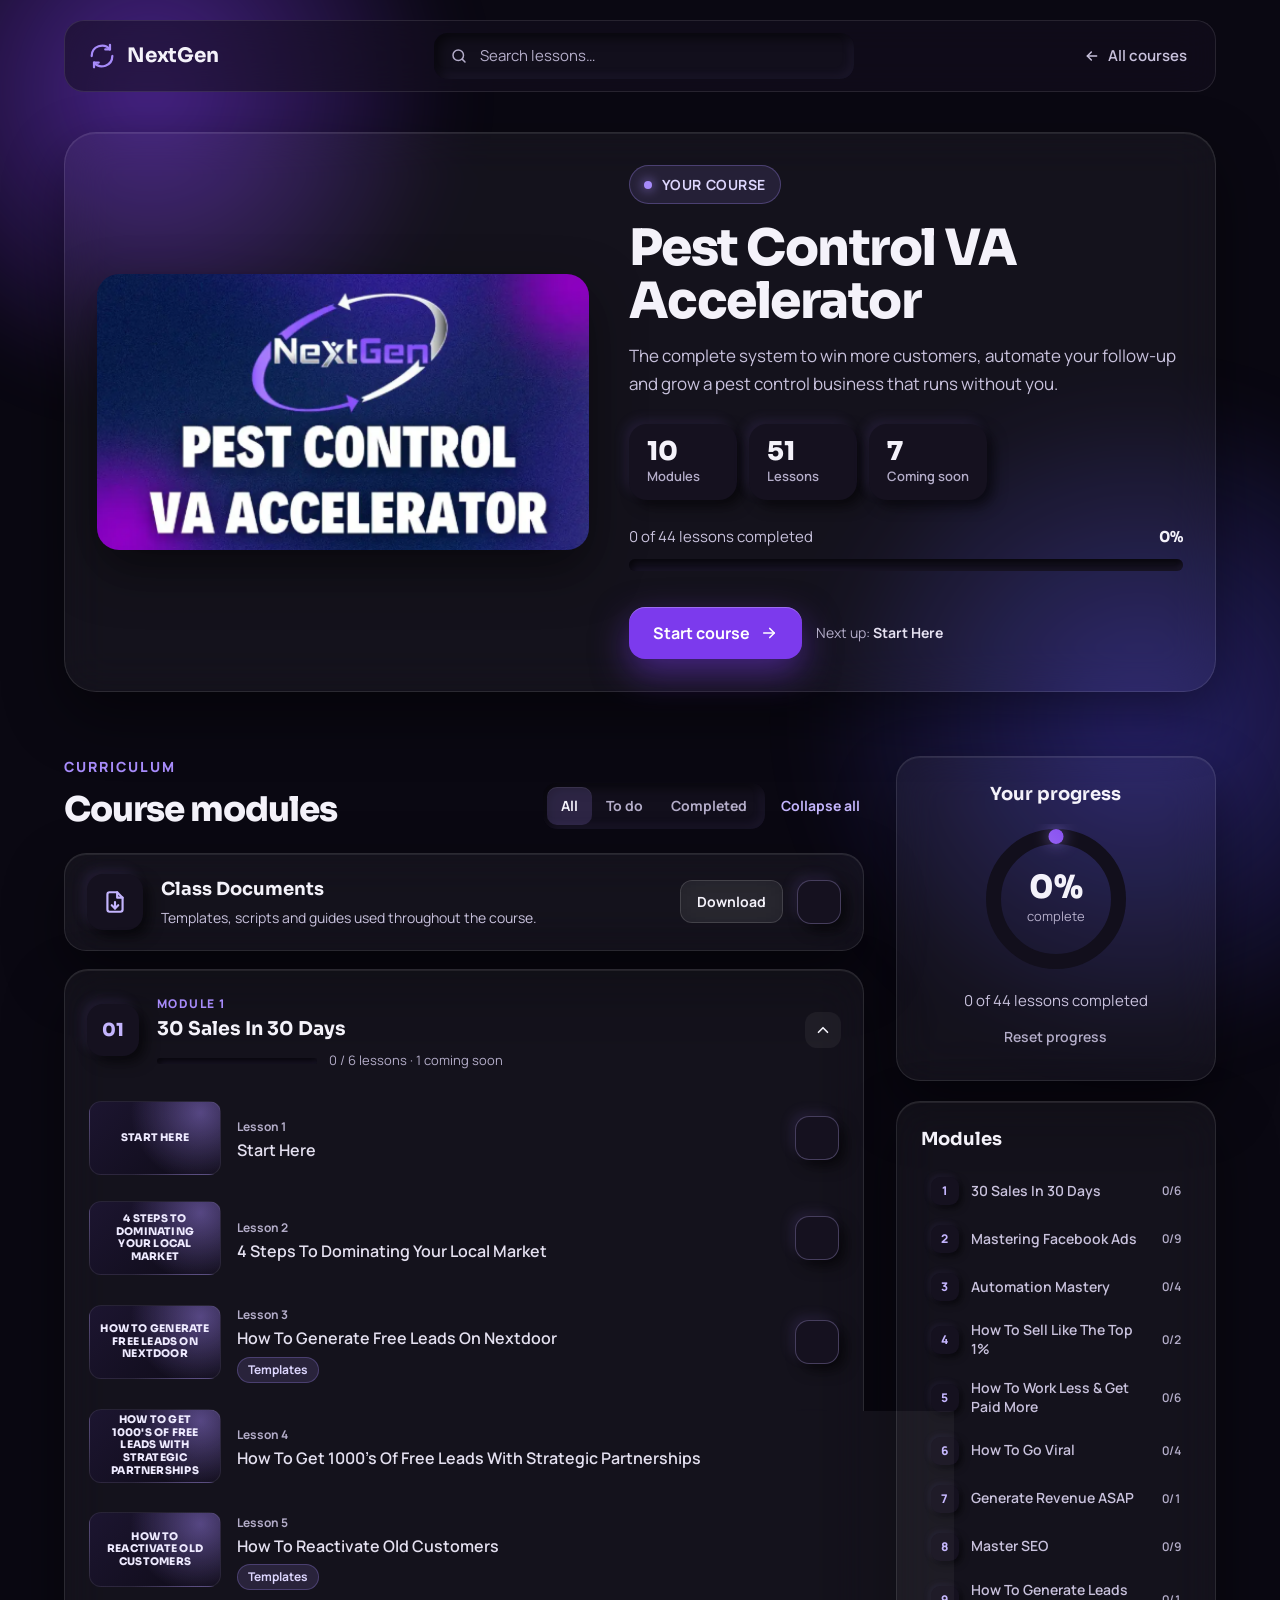
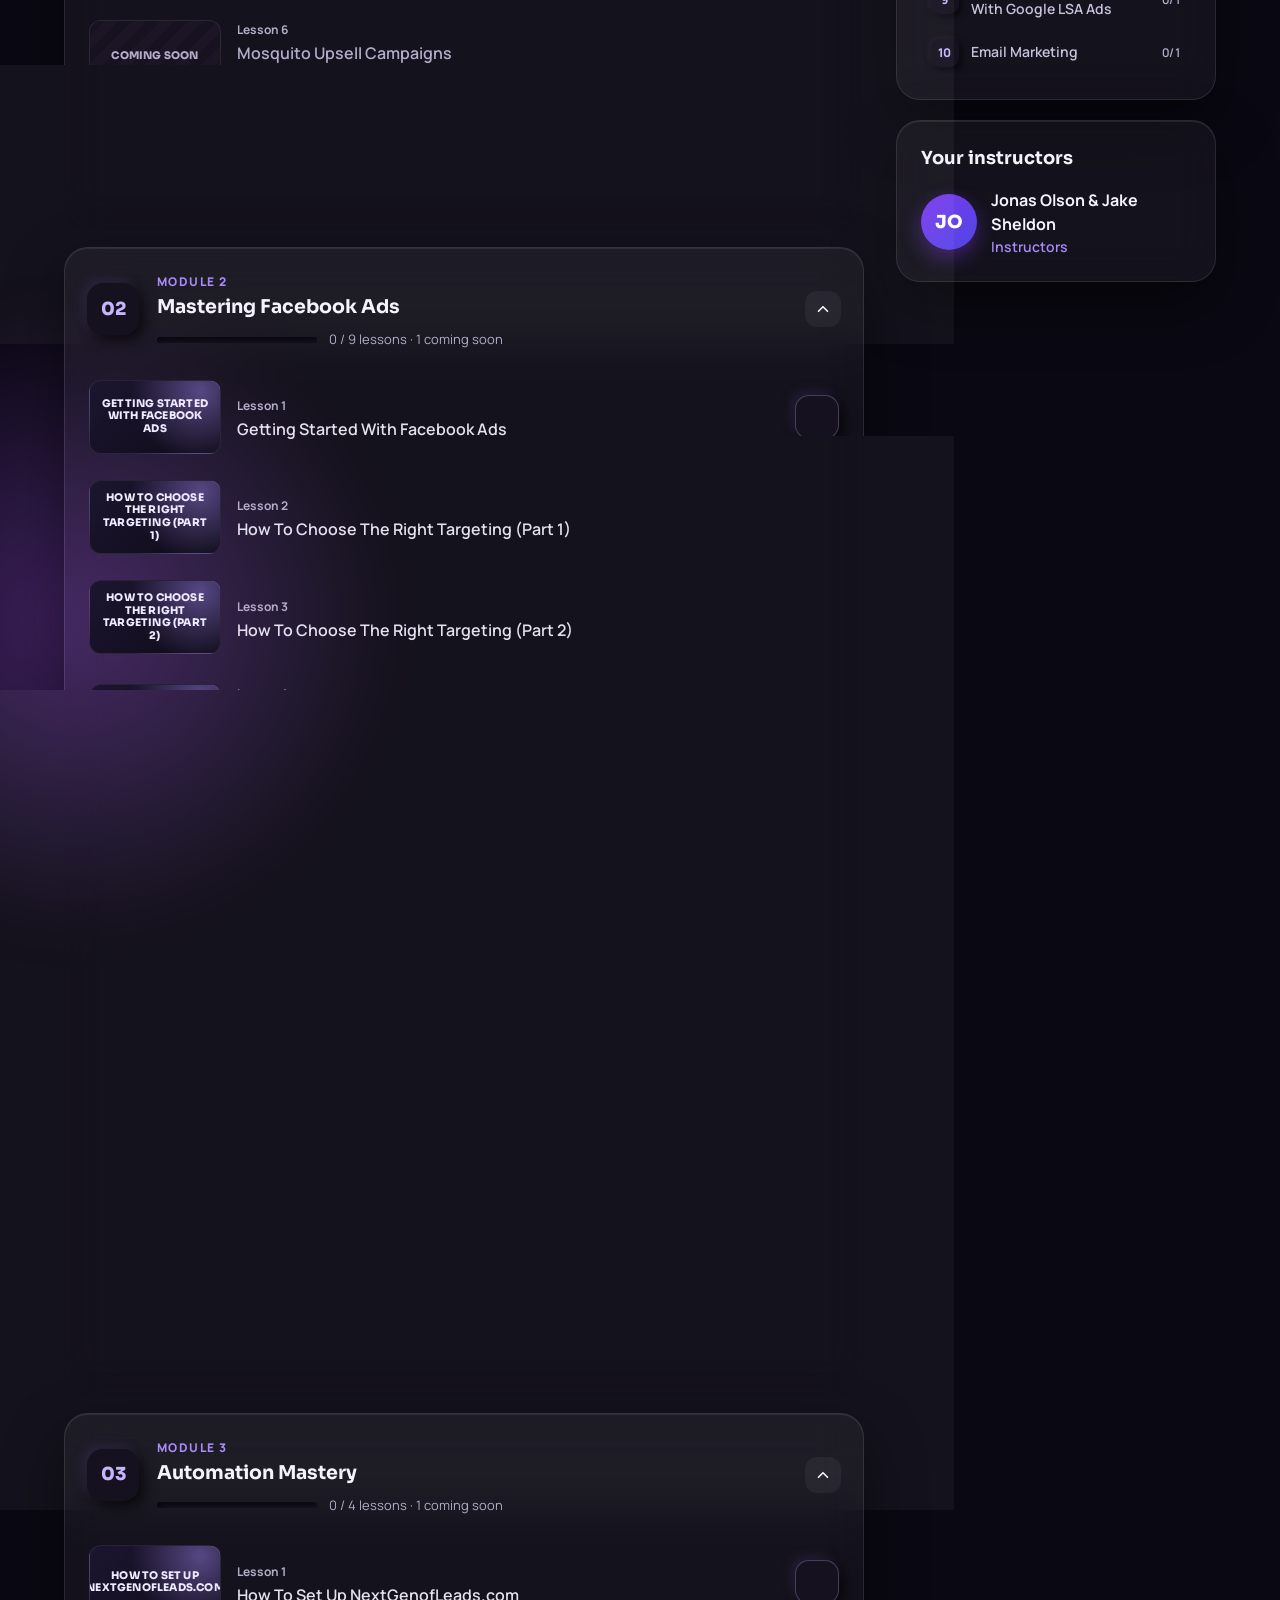
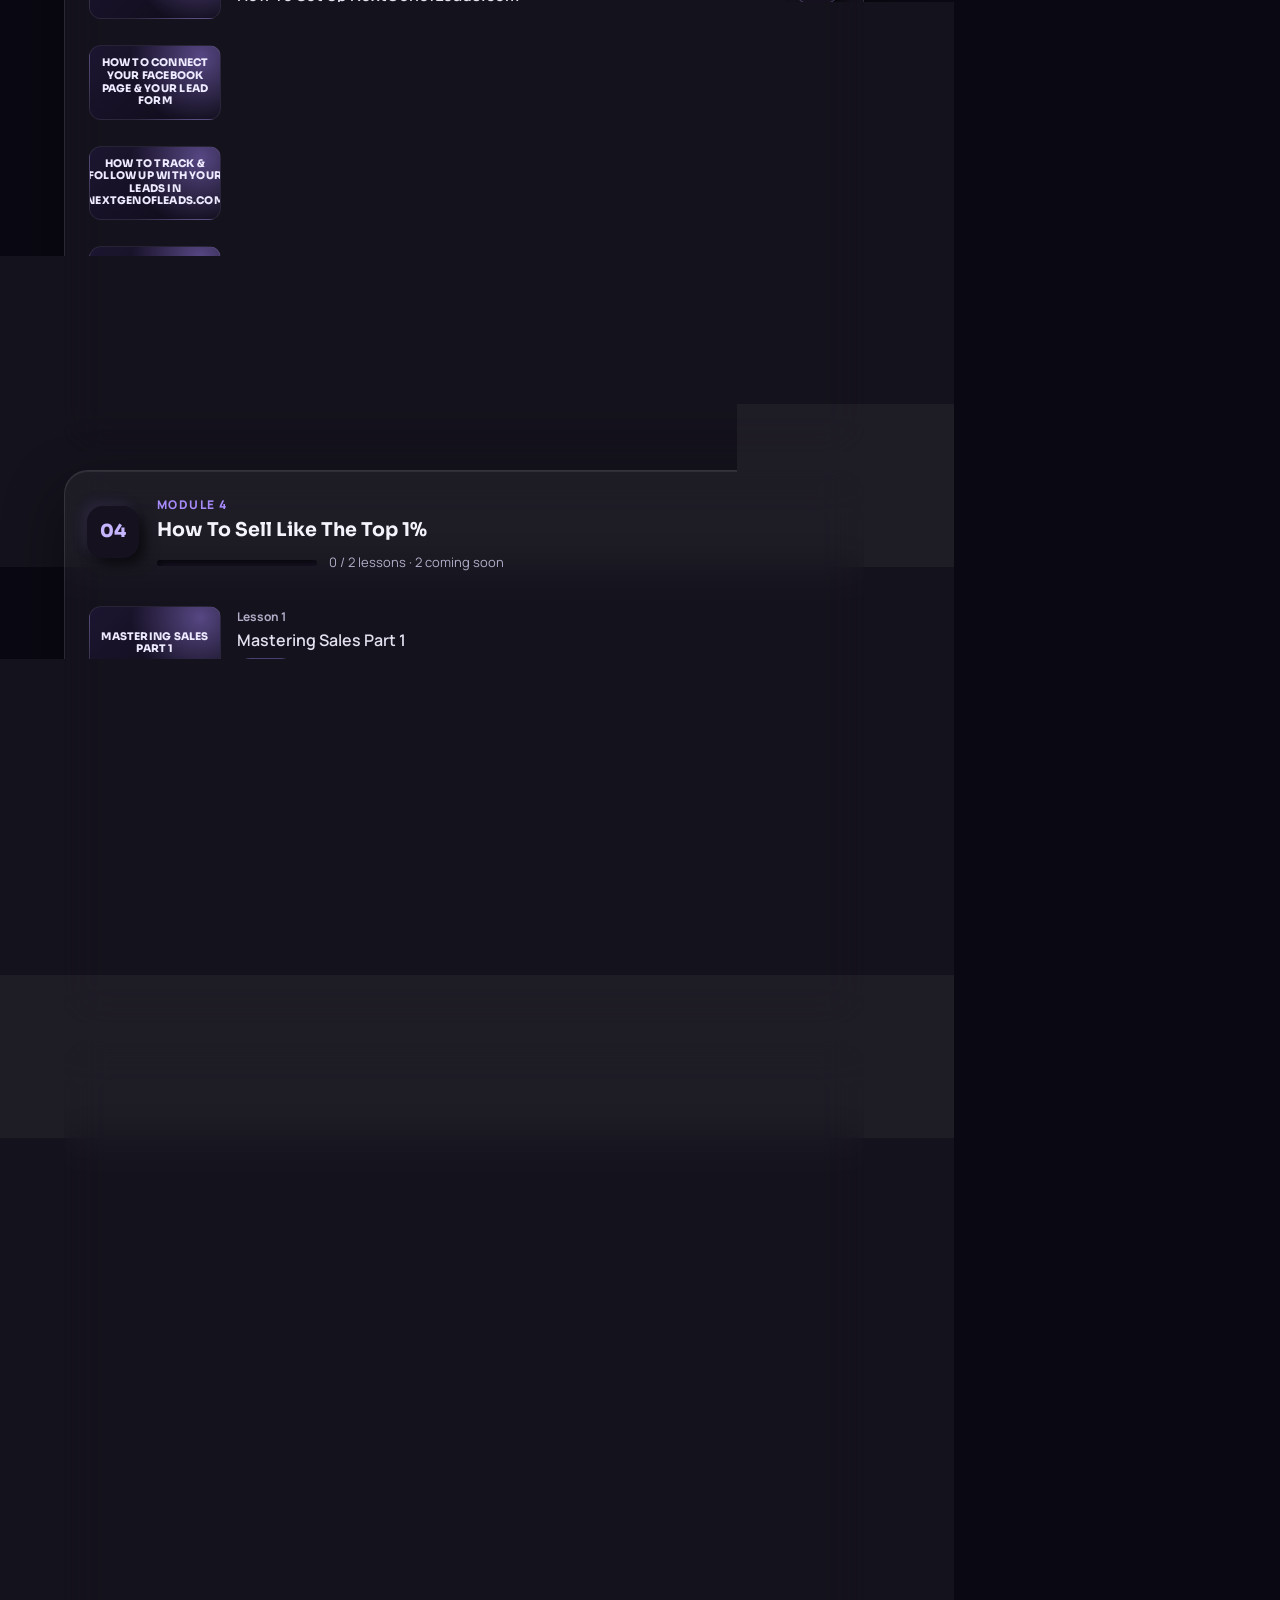
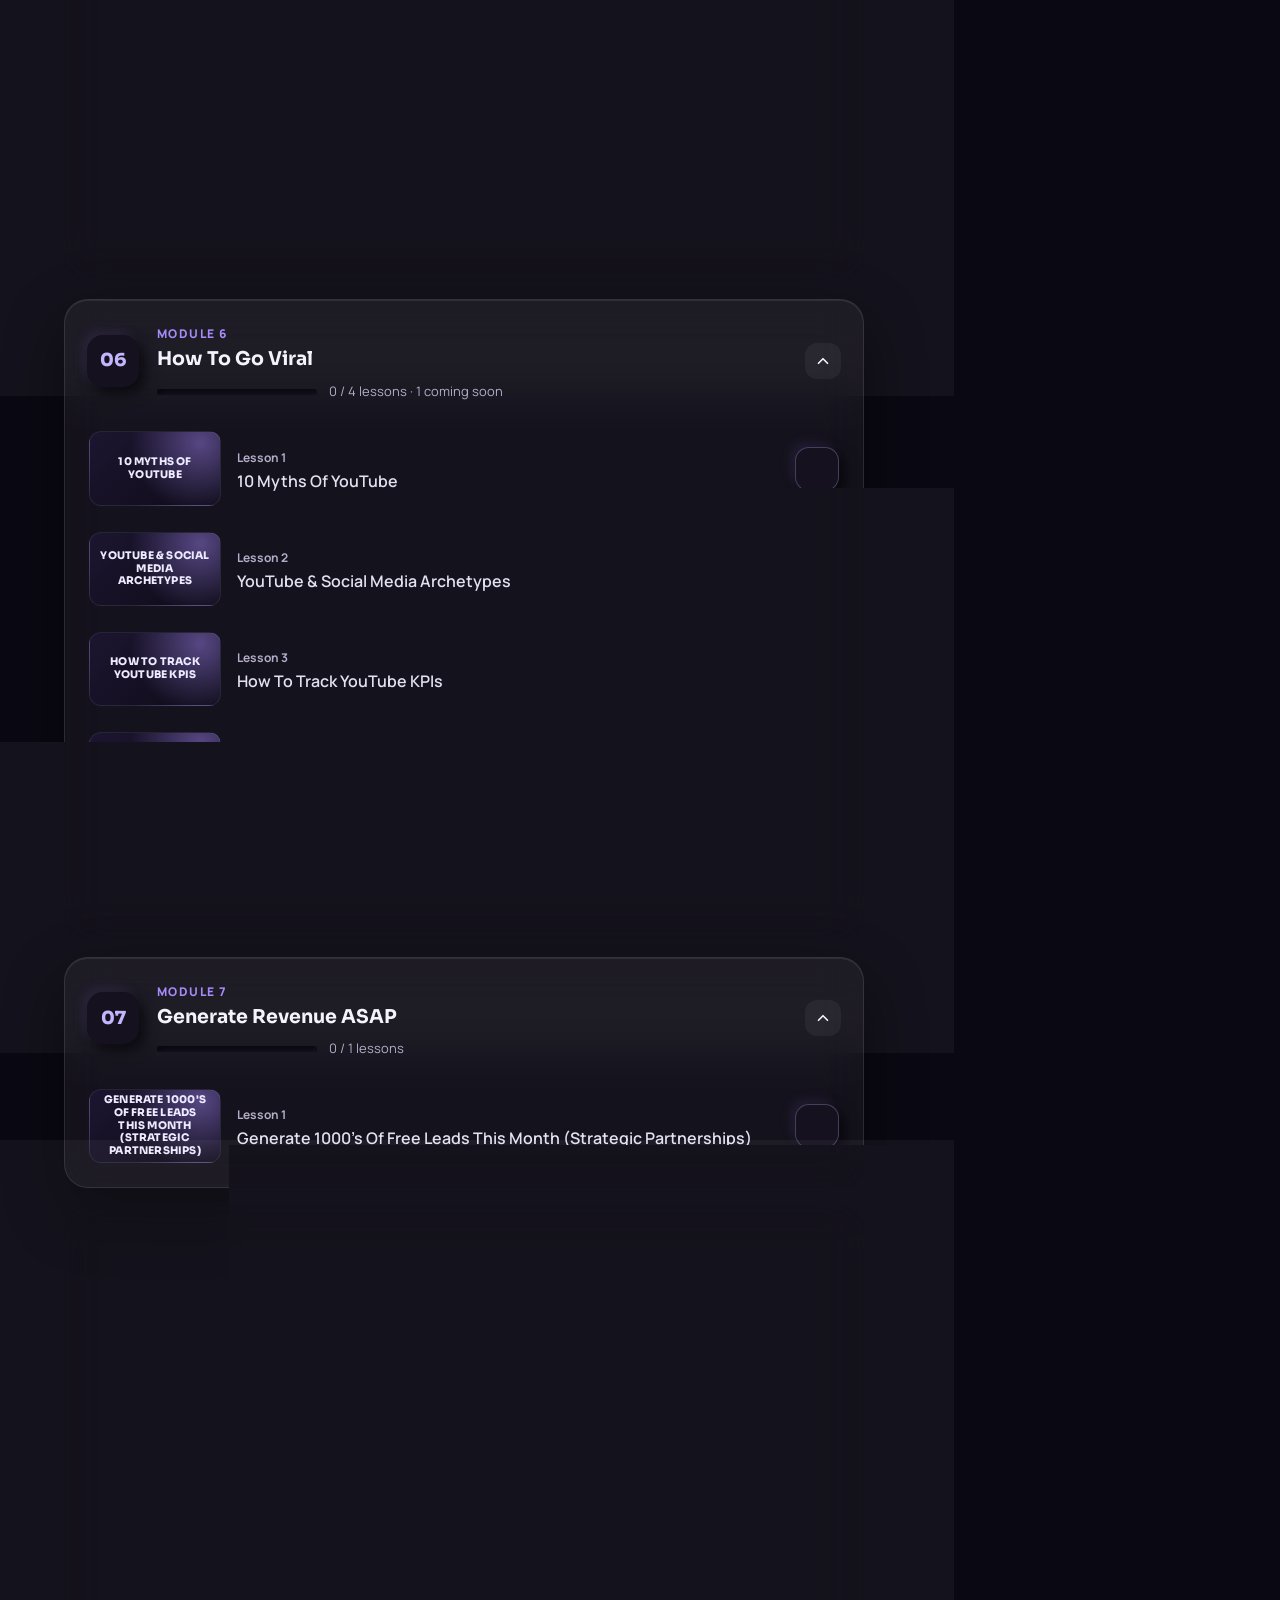
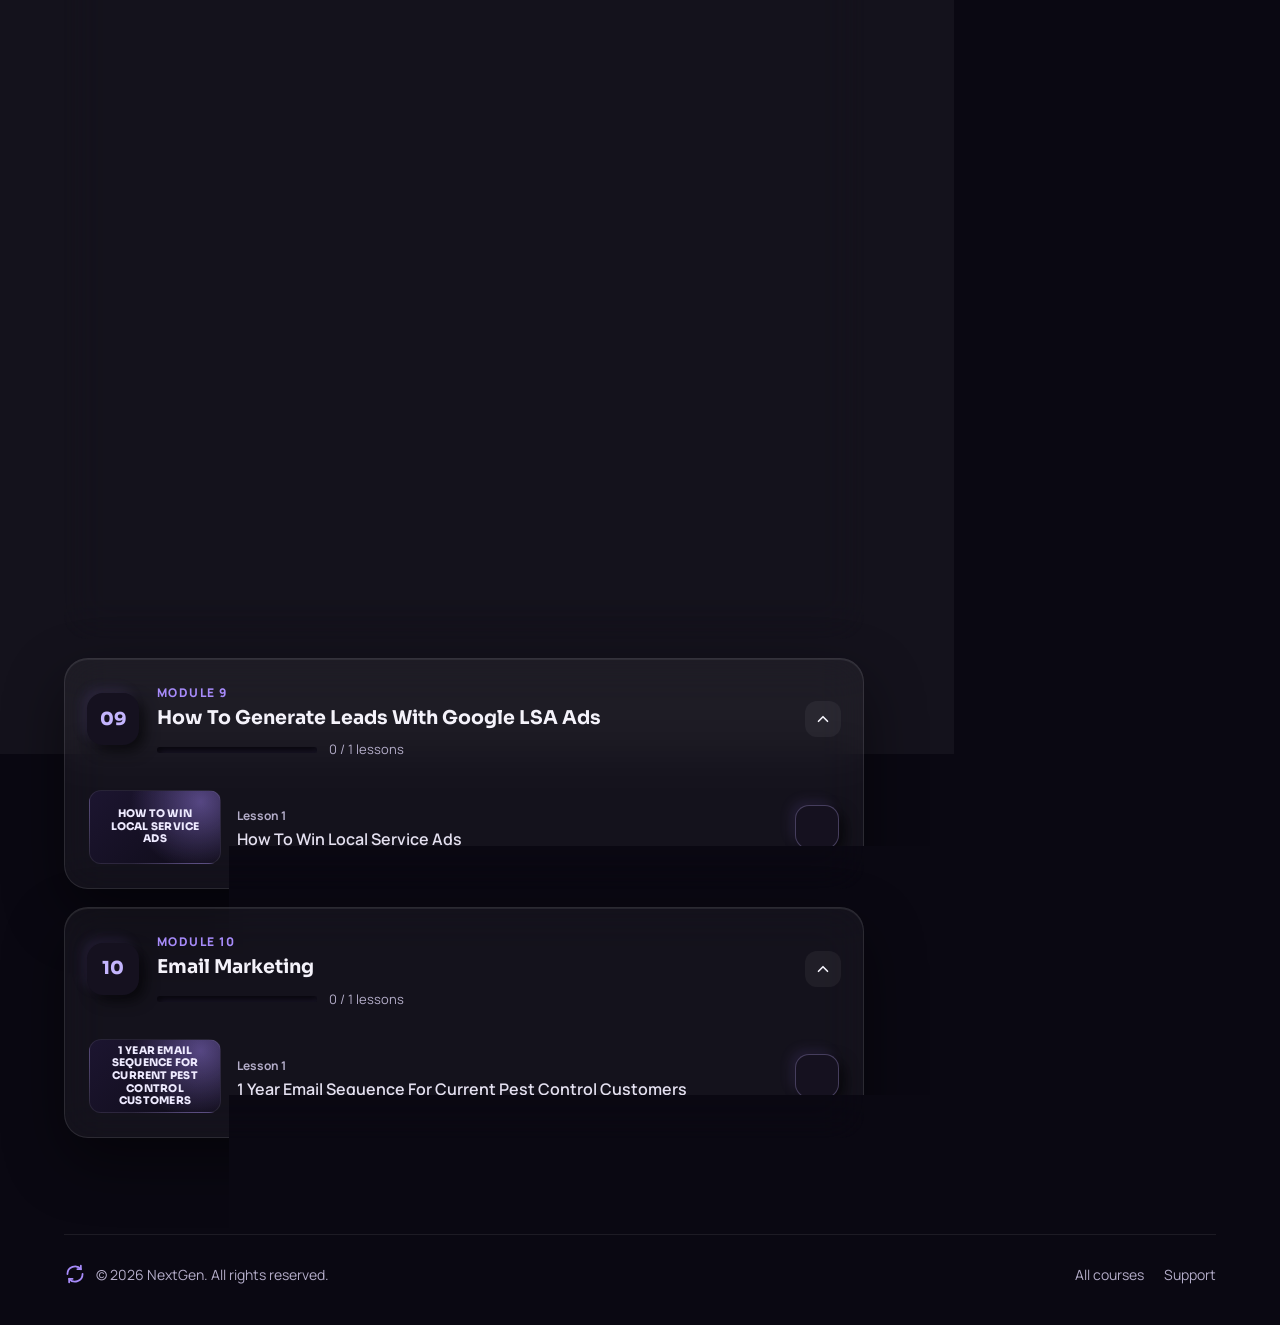
==== course-pest-control.html @ fc76dd16 "Add files via upload" ====
<!doctype html>
<html lang="en">
<head>
  <meta charset="utf-8">
  <meta name="viewport" content="width=device-width, initial-scale=1">
  <title>Pest Control VA Accelerator | NextGen</title>
  <meta name="description" content="Course dashboard for the Pest Control VA Accelerator: all modules, lessons and your progress.">

  <link rel="preconnect" href="https://fonts.googleapis.com">
  <link rel="preconnect" href="https://fonts.gstatic.com" crossorigin>
  <link rel="stylesheet" href="https://fonts.googleapis.com/css2?family=Sora:wght@500;600;700;800&family=Manrope:wght@400;500;600;700;800&display=swap">

  <link rel="stylesheet" href="styles.css">
  <link rel="stylesheet" href="course.css">
</head>
<body>

<div class="page">
  <div class="glow glow--1" aria-hidden="true"></div>
  <div class="glow glow--2" aria-hidden="true"></div>
  <div class="glow glow--3" aria-hidden="true"></div>

  <!-- ================= HEADER ================= -->
  <header class="site-header">
    <div class="container">
      <nav class="nav" aria-label="Main">
        <a href="index.html" class="brand" aria-label="NextGen home">
          <svg aria-hidden="true" width="30" height="30" viewBox="0 0 32 32" fill="none" stroke="#A78BFA" stroke-width="2.4" stroke-linecap="round" stroke-linejoin="round"><path d="M27 16a11 11 0 0 1-19.5 7"/><path d="M5 16a11 11 0 0 1 19.5-7"/><path d="M24.5 4v5h-5"/><path d="M7.5 28v-5h5"/></svg>
          <span class="brand__name">NextGen</span>
        </a>

        <label class="search" for="lessonSearch">
          <svg aria-hidden="true" viewBox="0 0 24 24" fill="none" stroke="currentColor" stroke-width="2" stroke-linecap="round" stroke-linejoin="round"><circle cx="11" cy="11" r="7"/><path d="M20 20l-3.5-3.5"/></svg>
          <span class="sr-only">Search lessons</span>
          <input id="lessonSearch" type="search" placeholder="Search lessons…" autocomplete="off">
        </label>

        <a href="index.html#courses" class="nav__link nav__back">
          <svg aria-hidden="true" width="16" height="16" viewBox="0 0 24 24" fill="none" stroke="currentColor" stroke-width="2.2" stroke-linecap="round" stroke-linejoin="round"><path d="M19 12H5"/><path d="M11 18l-6-6 6-6"/></svg>
          All courses
        </a>
      </nav>
    </div>
  </header>

  <main class="container">

    <!-- ================= HERO ================= -->
    <section class="course-hero glass">
      <div class="course-hero__media">
        <img id="courseCover" src="" alt="">
      </div>
      <div class="course-hero__body">
        <div class="badge"><span class="badge__dot" aria-hidden="true"></span>Your course</div>
        <h1 id="courseTitle" class="course-hero__title"></h1>
        <p id="courseSubtitle" class="course-hero__text"></p>

        <ul class="stats" aria-label="Course overview">
          <li class="stat"><span class="stat__num" id="statModules">0</span><span class="stat__label">Modules</span></li>
          <li class="stat"><span class="stat__num" id="statLessons">0</span><span class="stat__label">Lessons</span></li>
          <li class="stat"><span class="stat__num" id="statSoon">0</span><span class="stat__label">Coming soon</span></li>
        </ul>

        <div class="hero-progress">
          <div class="hero-progress__top">
            <span id="heroProgressText">0 of 0 lessons completed</span>
            <strong id="heroProgressPct">0%</strong>
          </div>
          <div class="bar" role="progressbar" aria-label="Course progress" aria-valuemin="0" aria-valuemax="100" aria-valuenow="0" id="heroBar">
            <div class="bar__fill" id="heroBarFill"></div>
          </div>
        </div>

        <div class="hero__actions">
          <a href="#" id="resumeBtn" class="btn btn--primary">
            <span id="resumeLabel">Start course</span>
            <svg aria-hidden="true" viewBox="0 0 24 24" fill="none" stroke="currentColor" stroke-width="2.2" stroke-linecap="round" stroke-linejoin="round"><path d="M5 12h14"/><path d="M13 6l6 6-6 6"/></svg>
          </a>
          <span id="nextUp" class="next-up"></span>
        </div>
      </div>
    </section>

    <!-- ================= CONTENT ================= -->
    <div class="course-layout">

      <!-- Curriculum -->
      <section class="curriculum" aria-labelledby="curriculumTitle">
        <div class="curriculum__head">
          <div>
            <div class="eyebrow">Curriculum</div>
            <h2 id="curriculumTitle" class="section-title section-title--sm">Course modules</h2>
          </div>
          <div class="curriculum__tools">
            <div class="filters" role="group" aria-label="Filter lessons">
              <button type="button" class="filter is-active" data-filter="all">All</button>
              <button type="button" class="filter" data-filter="todo">To do</button>
              <button type="button" class="filter" data-filter="done">Completed</button>
            </div>
            <button type="button" class="link-btn" id="toggleAll">Collapse all</button>
          </div>
        </div>

        <!-- Class documents -->
        <article class="docs-card glass" id="docsCard">
          <div class="docs-card__icon" aria-hidden="true">
            <svg viewBox="0 0 24 24" fill="none" stroke="#C4B5FD" stroke-width="2" stroke-linecap="round" stroke-linejoin="round"><path d="M14 3H7a2 2 0 0 0-2 2v14a2 2 0 0 0 2 2h10a2 2 0 0 0 2-2V8z"/><path d="M14 3v5h5"/><path d="M12 12v6"/><path d="M9 15l3 3 3-3"/></svg>
          </div>
          <div class="docs-card__body">
            <h3 id="docsTitle">Class Documents</h3>
            <p id="docsDesc"></p>
          </div>
          <div class="docs-card__actions">
            <a id="docsLink" href="#" class="btn btn--ghost btn--sm">Download</a>
            <label class="check" title="Mark as done">
              <input type="checkbox" id="docsCheck" data-lesson="docs">
              <span class="check__box" aria-hidden="true"><svg viewBox="0 0 24 24" fill="none" stroke="currentColor" stroke-width="3" stroke-linecap="round" stroke-linejoin="round"><path d="M5 12.5l4.5 4.5L19 7.5"/></svg></span>
              <span class="sr-only">Mark class documents as done</span>
            </label>
          </div>
        </article>

        <div id="modules" class="modules"></div>
        <p id="noResults" class="no-results" hidden>No lessons match your search.</p>
      </section>

      <!-- Sidebar -->
      <aside class="course-sidebar">
        <div class="side-card glass progress-card">
          <h2 class="side-card__title">Your progress</h2>
          <div class="ring-wrap">
            <svg class="ring" viewBox="0 0 120 120" aria-hidden="true">
              <defs>
                <linearGradient id="ringGrad" x1="0" y1="0" x2="1" y2="1">
                  <stop offset="0%" stop-color="#C4B5FD"/>
                  <stop offset="100%" stop-color="#7C3AED"/>
                </linearGradient>
              </defs>
              <circle class="ring__track" cx="60" cy="60" r="50"/>
              <circle class="ring__fill" id="ringFill" cx="60" cy="60" r="50"/>
            </svg>
            <div class="ring__label">
              <strong id="ringPct">0%</strong>
              <span>complete</span>
            </div>
          </div>
          <p class="progress-card__text" id="sideProgressText">0 of 0 lessons completed</p>
          <button type="button" class="link-btn link-btn--muted" id="resetProgress">Reset progress</button>
        </div>

        <div class="side-card glass">
          <h2 class="side-card__title">Modules</h2>
          <ol class="module-nav" id="moduleNav"></ol>
        </div>

        <div class="side-card glass instructor">
          <h2 class="side-card__title">Your instructors</h2>
          <div class="instructor__row">
            <div class="avatar" id="instructorAvatar" aria-hidden="true"></div>
            <div>
              <div class="instructor__name" id="instructorName"></div>
              <div class="instructor__role" id="instructorRole"></div>
            </div>
          </div>
        </div>
      </aside>
    </div>
  </main>

  <div class="container">
    <footer class="footer">
      <div class="footer__brand">
        <svg aria-hidden="true" width="22" height="22" viewBox="0 0 32 32" fill="none" stroke="#A78BFA" stroke-width="2.6" stroke-linecap="round" stroke-linejoin="round"><path d="M27 16a11 11 0 0 1-19.5 7"/><path d="M5 16a11 11 0 0 1 19.5-7"/><path d="M24.5 4v5h-5"/><path d="M7.5 28v-5h5"/></svg>
        <span>© <span id="year">2026</span> NextGen. All rights reserved.</span>
      </div>
      <div class="footer__links">
        <a href="index.html">All courses</a>
        <a href="#">Support</a>
      </div>
    </footer>
  </div>
</div>

<div class="toast" id="toast" role="status" aria-live="polite"></div>

<script src="course-data.js"></script>
<script src="course.js"></script>
</body>
</html>
---- styles.css ----
/* =========================================================
   NextGen Courses — Landing Page
   Dark glassmorphism + soft neumorphic accents
   ========================================================= */

:root {
  --bg: #0A0812;
  --surface-neu: #13101D;
  --surface-neu-2: #15111F;
  --text: #F4F2FA;
  --text-soft: #E4E0F0;
  --muted: #C9C2DD;
  --muted-2: #B4ADC9;
  --accent: #7C3AED;
  --accent-light: #A78BFA;
  --accent-pale: #DDD6FE;

  --glass-bg: rgba(255, 255, 255, 0.045);
  --glass-border: rgba(255, 255, 255, 0.10);
  --glass-blur: blur(22px);
  --glass-shadow: 0 24px 60px rgba(0, 0, 0, 0.45), inset 0 1px 0 rgba(255, 255, 255, 0.08);

  --neu-raised: 6px 6px 14px rgba(0, 0, 0, 0.6), -5px -5px 12px rgba(140, 110, 220, 0.12);
  --neu-pressed: inset 5px 5px 12px rgba(0, 0, 0, 0.55), inset -4px -4px 10px rgba(140, 110, 220, 0.08);

  --font-display: 'Sora', system-ui, sans-serif;
  --font-body: 'Manrope', system-ui, sans-serif;
  --container: 1200px;
}

*, *::before, *::after { box-sizing: border-box; }

html { scroll-behavior: smooth; }

body {
  margin: 0;
  background: var(--bg);
  color: var(--text);
  font-family: var(--font-body);
  line-height: 1.5;
  -webkit-font-smoothing: antialiased;
  overflow-x: hidden;
}

img { display: block; max-width: 100%; }

a { color: #C4B5FD; }
a:hover { color: #EDE9FE; }

:focus-visible {
  outline: 2px solid var(--accent-light);
  outline-offset: 3px;
  border-radius: 8px;
}

.container {
  position: relative;
  max-width: var(--container);
  margin: 0 auto;
  padding: 0 24px;
}

/* ---------- Ambient glows ---------- */
.page { position: relative; overflow: hidden; min-height: 100vh; }

.glow {
  position: absolute;
  border-radius: 50%;
  filter: blur(30px);
  pointer-events: none;
  z-index: 0;
}
.glow--1 { top: -220px; left: -160px; width: 620px; height: 620px; background: radial-gradient(circle, rgba(124,58,237,.55), rgba(124,58,237,0) 70%); }
.glow--2 { top: 380px; right: -200px; width: 680px; height: 680px; background: radial-gradient(circle, rgba(79,70,229,.45), rgba(79,70,229,0) 70%); }
.glow--3 { top: 1900px; left: -240px; width: 640px; height: 640px; background: radial-gradient(circle, rgba(168,85,247,.35), rgba(168,85,247,0) 70%); }
.glow--4 { bottom: 260px; right: -180px; width: 560px; height: 560px; background: radial-gradient(circle, rgba(124,58,237,.40), rgba(124,58,237,0) 70%); }

/* ---------- Reusable surfaces ---------- */
.glass {
  background: var(--glass-bg);
  border: 1px solid var(--glass-border);
  backdrop-filter: var(--glass-blur);
  -webkit-backdrop-filter: var(--glass-blur);
  box-shadow: var(--glass-shadow);
}

.neu {
  background: var(--surface-neu);
  box-shadow: 8px 8px 20px rgba(0,0,0,.55), -6px -6px 16px rgba(140,110,220,.09);
}

/* ---------- Buttons ---------- */
.btn {
  display: inline-flex;
  align-items: center;
  justify-content: center;
  gap: 10px;
  min-height: 48px;
  padding: 14px 24px;
  border-radius: 16px;
  font-weight: 700;
  font-size: 16px;
  text-decoration: none;
  transition: transform .2s ease, box-shadow .2s ease, background .2s ease;
}
.btn:hover { transform: translateY(-2px); }

.btn--primary {
  background: var(--accent);
  color: #fff;
  box-shadow: 0 14px 36px rgba(124,58,237,.5), inset 0 1px 0 rgba(255,255,255,.25);
}
.btn--primary:hover { color: #fff; box-shadow: 0 18px 44px rgba(124,58,237,.65), inset 0 1px 0 rgba(255,255,255,.25); }

.btn--ghost {
  background: rgba(255,255,255,.06);
  border: 1px solid rgba(255,255,255,.14);
  color: var(--text);
  backdrop-filter: blur(16px);
  -webkit-backdrop-filter: blur(16px);
}
.btn--ghost:hover { color: var(--text); background: rgba(255,255,255,.10); }

.btn--white { background: #fff; color: #1E1033; font-weight: 800; box-shadow: 0 14px 34px rgba(0,0,0,.35); }
.btn--white:hover { color: #1E1033; }

.btn--outline-light { background: rgba(255,255,255,.08); border: 1px solid rgba(255,255,255,.25); color: #fff; font-weight: 800; }
.btn--outline-light:hover { color: #fff; background: rgba(255,255,255,.14); }

.btn svg { width: 18px; height: 18px; }

/* ---------- Header / Nav ---------- */
.site-header {
  position: sticky;
  top: 0;
  z-index: 50;
  padding-top: 20px;
}

.nav {
  display: flex;
  align-items: center;
  justify-content: space-between;
  gap: 16px;
  padding: 12px 14px 12px 22px;
  border-radius: 20px;
  background: rgba(20, 16, 32, 0.55);
  border: 1px solid var(--glass-border);
  backdrop-filter: blur(20px);
  -webkit-backdrop-filter: blur(20px);
}

.brand {
  display: flex;
  align-items: center;
  gap: 10px;
  color: var(--text);
  text-decoration: none;
}
.brand:hover { color: var(--text); }
.brand__name { font-family: var(--font-display); font-weight: 700; font-size: 20px; letter-spacing: -0.01em; }

.nav__links { display: flex; align-items: center; gap: 4px; }
.nav__link {
  padding: 10px 14px;
  color: var(--muted);
  text-decoration: none;
  font-weight: 600;
  font-size: 15px;
  border-radius: 12px;
}
.nav__link:hover { color: var(--text); background: rgba(255,255,255,.05); }
.nav__cta { margin-left: 8px; min-height: 44px; padding: 10px 20px; font-size: 15px; }

/* ---------- Section headings ---------- */
section { position: relative; z-index: 1; }

.eyebrow {
  font-size: 14px;
  font-weight: 800;
  letter-spacing: .14em;
  text-transform: uppercase;
  color: var(--accent-light);
}

.section-title {
  margin: 14px 0 0;
  font-family: var(--font-display);
  font-weight: 800;
  font-size: clamp(30px, 4vw, 44px);
  line-height: 1.12;
  letter-spacing: -0.03em;
}

.section-intro {
  margin: 16px 0 0;
  font-size: 18px;
  line-height: 1.65;
  color: var(--muted);
}

.section-head--center { text-align: center; max-width: 680px; margin: 0 auto; }

/* ---------- Hero ---------- */
.hero {
  display: flex;
  flex-wrap: wrap;
  align-items: center;
  gap: 56px;
  padding: 88px 0 104px;
}

.hero__copy { flex: 1 1 480px; min-width: 0; }

.badge {
  display: inline-flex;
  align-items: center;
  gap: 10px;
  padding: 8px 14px;
  border-radius: 999px;
  background: rgba(167,139,250,.12);
  border: 1px solid rgba(167,139,250,.30);
  font-size: 14px;
  font-weight: 700;
  color: var(--accent-pale);
  letter-spacing: .04em;
  text-transform: uppercase;
}
.badge__dot { width: 8px; height: 8px; border-radius: 50%; background: var(--accent-light); box-shadow: 0 0 12px var(--accent-light); }

.hero__title {
  margin: 24px 0 0;
  font-family: var(--font-display);
  font-weight: 800;
  font-size: clamp(40px, 6vw, 68px);
  line-height: 1.04;
  letter-spacing: -0.035em;
}
.hero__title span { color: var(--accent-light); }

.hero__text { margin: 24px 0 0; max-width: 560px; font-size: 19px; line-height: 1.65; color: var(--muted); }

.hero__actions { display: flex; flex-wrap: wrap; gap: 14px; margin-top: 36px; }

.hero__visual { flex: 1 1 440px; min-width: 0; display: flex; justify-content: center; }

.showcase {
  position: relative;
  width: 100%;
  max-width: 500px;
  padding: 22px;
  border-radius: 30px;
  background: rgba(255,255,255,.05);
  border: 1px solid rgba(255,255,255,.12);
  backdrop-filter: blur(24px);
  -webkit-backdrop-filter: blur(24px);
  box-shadow: 0 30px 80px rgba(0,0,0,.5), inset 0 1px 0 rgba(255,255,255,.10);
}
.showcase__main {
  width: 100%;
  aspect-ratio: 16 / 9;
  object-fit: cover;
  border-radius: 18px;
  box-shadow: 0 16px 40px rgba(0,0,0,.5);
}
.showcase__second-wrap { display: flex; justify-content: flex-end; margin-top: -48px; }
.showcase__second {
  width: 72%;
  aspect-ratio: 16 / 9;
  object-fit: cover;
  border-radius: 16px;
  border: 4px solid rgba(20,16,32,.9);
  box-shadow: 0 20px 50px rgba(0,0,0,.6);
  transform: translateX(28px);
}

.showcase__chip {
  position: absolute;
  left: -18px;
  bottom: 34px;
  display: flex;
  align-items: center;
  gap: 12px;
  padding: 12px 16px;
  border-radius: 16px;
  background: rgba(24,19,38,.75);
  border: 1px solid rgba(255,255,255,.14);
  backdrop-filter: blur(18px);
  -webkit-backdrop-filter: blur(18px);
  box-shadow: 0 14px 30px rgba(0,0,0,.45);
}
.showcase__chip strong { display: block; font-size: 15px; }
.showcase__chip small { font-size: 13px; color: var(--muted-2); }

.icon-tile {
  width: 40px;
  height: 40px;
  border-radius: 12px;
  display: flex;
  align-items: center;
  justify-content: center;
  background: var(--surface-neu-2);
  box-shadow: 4px 4px 10px rgba(0,0,0,.6), -3px -3px 8px rgba(140,110,220,.14);
}

/* ---------- Courses ---------- */
.courses { padding: 24px 0 96px; }

.course-grid {
  display: grid;
  grid-template-columns: repeat(auto-fit, minmax(min(100%, 460px), 1fr));
  gap: 28px;
  margin-top: 56px;
}

.course-card {
  display: flex;
  flex-direction: column;
  padding: 20px;
  border-radius: 28px;
  transition: transform .3s ease, border-color .3s ease;
}
.course-card:hover { transform: translateY(-6px); border-color: rgba(167,139,250,.35); }

.course-card__img { width: 100%; aspect-ratio: 16 / 9; object-fit: cover; border-radius: 18px; }

.course-card__body { display: flex; flex-direction: column; flex-grow: 1; padding: 26px 10px 8px; }

.tags { display: flex; flex-wrap: wrap; gap: 8px; }
.tag {
  padding: 6px 12px;
  border-radius: 999px;
  font-size: 13px;
  font-weight: 700;
  background: rgba(255,255,255,.06);
  border: 1px solid rgba(255,255,255,.12);
  color: var(--muted);
}
.tag--accent { background: rgba(167,139,250,.14); border-color: rgba(167,139,250,.28); color: var(--accent-pale); }

.course-card__title {
  margin: 18px 0 0;
  font-family: var(--font-display);
  font-weight: 800;
  font-size: 28px;
  letter-spacing: -0.02em;
}
.course-card__desc { margin: 12px 0 0; font-size: 16px; line-height: 1.65; color: var(--muted); }

.learn-label {
  margin-top: 22px;
  font-size: 13px;
  font-weight: 800;
  letter-spacing: .12em;
  text-transform: uppercase;
  color: var(--accent-light);
}

.checklist { list-style: none; margin: 14px 0 0; padding: 0; display: flex; flex-direction: column; gap: 12px; }
.checklist li { display: flex; gap: 12px; align-items: flex-start; font-size: 15px; line-height: 1.55; color: var(--text-soft); }
.checklist svg { flex-shrink: 0; width: 20px; height: 20px; margin-top: 2px; }

.course-card__spacer { flex-grow: 1; min-height: 26px; }

.price-box {
  display: flex;
  flex-wrap: wrap;
  align-items: center;
  justify-content: space-between;
  gap: 16px;
  padding: 18px 20px;
  border-radius: 20px;
  background: #120F1C;
  box-shadow: var(--neu-pressed);
}
.price-box__label { font-size: 13px; color: var(--muted-2); font-weight: 600; }
.price-box__value { font-family: var(--font-display); font-weight: 800; font-size: 26px; }

/* ---------- Compare ---------- */
.compare { padding: 24px 0 96px; }
.compare__panel {
  padding: clamp(28px, 5vw, 56px);
  border-radius: 32px;
  background: rgba(255,255,255,.04);
  border: 1px solid var(--glass-border);
  backdrop-filter: var(--glass-blur);
  -webkit-backdrop-filter: var(--glass-blur);
  box-shadow: inset 0 1px 0 rgba(255,255,255,.07);
}
.compare__grid {
  display: grid;
  grid-template-columns: repeat(auto-fit, minmax(min(100%, 340px), 1fr));
  gap: 24px;
  margin-top: 36px;
}
.compare__card { padding: 28px; border-radius: 24px; }
.compare__card h3 { margin: 0; font-family: var(--font-display); font-weight: 700; font-size: 20px; }
.compare__card ul { margin: 18px 0 0; padding-left: 20px; display: flex; flex-direction: column; gap: 10px; font-size: 16px; line-height: 1.6; color: var(--muted); }

/* ---------- Steps ---------- */
.steps { padding: 24px 0 96px; }
.steps__grid {
  display: grid;
  grid-template-columns: repeat(auto-fit, minmax(min(100%, 280px), 1fr));
  gap: 24px;
  margin-top: 52px;
}
.step { padding: 32px 28px; border-radius: 26px; }
.step__num {
  width: 60px;
  height: 60px;
  border-radius: 18px;
  display: flex;
  align-items: center;
  justify-content: center;
  background: var(--surface-neu-2);
  box-shadow: var(--neu-raised);
  font-family: var(--font-display);
  font-weight: 800;
  font-size: 22px;
  color: #C4B5FD;
}
.step h3 { margin: 24px 0 0; font-family: var(--font-display); font-weight: 700; font-size: 21px; }
.step p { margin: 10px 0 0; font-size: 16px; line-height: 1.65; color: var(--muted); }

/* ---------- FAQ ---------- */
.faq { padding: 24px 0 96px; }
.faq__layout { display: flex; flex-wrap: wrap; gap: 48px; }
.faq__intro { flex: 1 1 300px; min-width: 0; }
.faq__list { flex: 999 1 520px; min-width: 0; display: flex; flex-direction: column; gap: 14px; }

.faq__item {
  border-radius: 20px;
  background: var(--glass-bg);
  border: 1px solid var(--glass-border);
  backdrop-filter: blur(18px);
  -webkit-backdrop-filter: blur(18px);
  transition: border-color .2s ease;
}
.faq__item[open] { border-color: rgba(167,139,250,.35); }

.faq__item summary {
  list-style: none;
  cursor: pointer;
  display: flex;
  align-items: center;
  justify-content: space-between;
  gap: 16px;
  padding: 22px 24px;
  font-weight: 700;
  font-size: 17px;
}
.faq__item summary::-webkit-details-marker { display: none; }

.faq__icon { flex-shrink: 0; font-size: 26px; line-height: 1; color: var(--accent-light); transition: transform .2s ease; }
.faq__item[open] .faq__icon { transform: rotate(45deg); }

.faq__item p { margin: 0; padding: 0 24px 22px; font-size: 16px; line-height: 1.65; color: var(--muted); }

/* ---------- Final CTA ---------- */
.cta { padding: 24px 0 88px; }
.cta__panel {
  text-align: center;
  padding: clamp(40px, 7vw, 80px) clamp(24px, 5vw, 64px);
  border-radius: 36px;
  background: rgba(124,58,237,.16);
  border: 1px solid rgba(167,139,250,.30);
  backdrop-filter: blur(24px);
  -webkit-backdrop-filter: blur(24px);
  box-shadow: 0 30px 80px rgba(0,0,0,.45), inset 0 1px 0 rgba(255,255,255,.12);
}
.cta__title {
  margin: 0 auto;
  max-width: 720px;
  font-family: var(--font-display);
  font-weight: 800;
  font-size: clamp(32px, 4.6vw, 52px);
  line-height: 1.08;
  letter-spacing: -0.03em;
}
.cta__text { margin: 18px auto 0; max-width: 560px; font-size: 18px; line-height: 1.65; color: var(--accent-pale); }
.cta__actions { display: flex; flex-wrap: wrap; justify-content: center; gap: 14px; margin-top: 34px; }

/* ---------- Footer ---------- */
.footer {
  position: relative;
  z-index: 1;
  display: flex;
  flex-wrap: wrap;
  align-items: center;
  justify-content: space-between;
  gap: 16px;
  padding: 28px 0 40px;
  border-top: 1px solid rgba(255,255,255,.08);
  font-size: 14px;
  color: var(--muted-2);
}
.footer__brand { display: flex; align-items: center; gap: 10px; }
.footer__links { display: flex; flex-wrap: wrap; gap: 20px; }
.footer__links a { color: var(--muted-2); text-decoration: none; }
.footer__links a:hover { color: var(--text); }

/* ---------- Scroll reveal ---------- */
.reveal { opacity: 0; transform: translateY(24px); transition: opacity .7s ease, transform .7s ease; }
.reveal.is-visible { opacity: 1; transform: none; }

/* ---------- Responsive ---------- */
@media (max-width: 760px) {
  .nav__link { display: none; }
  .nav__cta { margin-left: 0; }
  .hero { padding: 56px 0 72px; gap: 40px; }
  .hero__text { font-size: 17px; }
  .showcase__chip { left: 10px; bottom: 14px; }
  .showcase__second { transform: none; }
  .course-card__title { font-size: 24px; }
  .price-box .btn { width: 100%; }
}

@media (prefers-reduced-motion: reduce) {
  html { scroll-behavior: auto; }
  .reveal { opacity: 1; transform: none; transition: none; }
  .btn, .course-card, .faq__icon { transition: none; }
}

/* Links from course cards to course pages */
.course-card__media { display: block; border-radius: 18px; overflow: hidden; }
.course-card__media .course-card__img { transition: transform .4s ease; }
.course-card__media:hover .course-card__img { transform: scale(1.03); }
.course-card__title-link { color: inherit; text-decoration: none; }
.course-card__title-link:hover { color: var(--accent-light); }
.view-course {
  display: inline-flex; align-items: center; gap: 8px;
  margin-top: 20px; min-height: 44px;
  font-weight: 700; font-size: 15px; color: #C4B5FD; text-decoration: none;
}
.view-course svg { width: 16px; height: 16px; transition: transform .2s ease; }
.view-course:hover svg { transform: translateX(3px); }
---- course.css ----
/* =========================================================
   NextGen — Course page styles (loads after styles.css)
   ========================================================= */

.sr-only {
  position: absolute; width: 1px; height: 1px; padding: 0; margin: -1px;
  overflow: hidden; clip: rect(0 0 0 0); white-space: nowrap; border: 0;
}

main { position: relative; z-index: 1; }

/* ---------- Header extras ---------- */
.search {
  flex: 1 1 260px;
  max-width: 420px;
  display: flex;
  align-items: center;
  gap: 10px;
  padding: 0 16px;
  min-height: 46px;
  border-radius: 14px;
  background: #120F1C;
  box-shadow: var(--neu-pressed);
  color: var(--muted-2);
}
.search svg { width: 18px; height: 18px; flex-shrink: 0; }
.search input {
  flex: 1;
  min-width: 0;
  background: transparent;
  border: 0;
  outline: 0;
  color: var(--text);
  font: inherit;
  font-size: 15px;
}
.search input::placeholder { color: var(--muted-2); }
.search:focus-within { box-shadow: var(--neu-pressed), 0 0 0 2px rgba(167,139,250,.55); }

.nav__back { display: inline-flex; align-items: center; gap: 8px; }

.btn--sm { min-height: 42px; padding: 10px 16px; font-size: 14px; border-radius: 12px; }

/* ---------- Hero ---------- */
.course-hero {
  display: flex;
  flex-wrap: wrap;
  gap: 40px;
  align-items: center;
  margin-top: 40px;
  padding: clamp(20px, 3vw, 32px);
  border-radius: 32px;
}
.course-hero__media { flex: 1 1 380px; min-width: 0; }
.course-hero__media img {
  width: 100%;
  aspect-ratio: 16 / 9;
  object-fit: cover;
  border-radius: 22px;
  box-shadow: 0 20px 50px rgba(0,0,0,.5);
}
.course-hero__body { flex: 1.2 1 420px; min-width: 0; }
.course-hero__title {
  margin: 18px 0 0;
  font-family: var(--font-display);
  font-weight: 800;
  font-size: clamp(32px, 4.4vw, 50px);
  line-height: 1.06;
  letter-spacing: -0.03em;
}
.course-hero__text { margin: 14px 0 0; font-size: 17px; line-height: 1.65; color: var(--muted); max-width: 560px; }

.stats { list-style: none; padding: 0; margin: 26px 0 0; display: flex; flex-wrap: wrap; gap: 12px; }
.stat {
  display: flex;
  flex-direction: column;
  min-width: 108px;
  padding: 14px 18px;
  border-radius: 18px;
  background: var(--surface-neu-2);
  box-shadow: var(--neu-raised);
}
.stat__num { font-family: var(--font-display); font-weight: 800; font-size: 26px; line-height: 1.1; }
.stat__label { font-size: 13px; color: var(--muted-2); font-weight: 600; }

.hero-progress { margin-top: 26px; max-width: 560px; }
.hero-progress__top { display: flex; justify-content: space-between; gap: 12px; font-size: 15px; color: var(--muted); margin-bottom: 10px; }
.hero-progress__top strong { color: var(--text); font-family: var(--font-display); }

.bar {
  height: 12px;
  border-radius: 999px;
  background: #120F1C;
  box-shadow: inset 3px 3px 6px rgba(0,0,0,.6), inset -2px -2px 5px rgba(140,110,220,.08);
  overflow: hidden;
}
.bar__fill {
  height: 100%;
  width: 0;
  border-radius: inherit;
  background: linear-gradient(90deg, #7C3AED, #C4B5FD);
  box-shadow: 0 0 16px rgba(167,139,250,.6);
  transition: width .6s cubic-bezier(.2,.8,.2,1);
}
.bar--sm { height: 6px; }

.hero__actions { align-items: center; }
.next-up { font-size: 14px; color: var(--muted-2); max-width: 340px; }
.next-up strong { color: var(--text-soft); font-weight: 700; }

/* ---------- Layout ---------- */
.course-layout {
  display: flex;
  flex-wrap: wrap;
  align-items: flex-start;
  gap: 32px;
  padding: 64px 0 96px;
}
.curriculum { flex: 999 1 600px; min-width: 0; }
.course-sidebar {
  flex: 1 1 320px;
  min-width: 0;
  display: flex;
  flex-direction: column;
  gap: 20px;
}

.curriculum__head {
  display: flex;
  flex-wrap: wrap;
  align-items: flex-end;
  justify-content: space-between;
  gap: 16px;
  margin-bottom: 24px;
}
.section-title--sm { font-size: clamp(26px, 3vw, 34px); }
.curriculum__tools { display: flex; flex-wrap: wrap; align-items: center; gap: 12px; }

.filters {
  display: inline-flex;
  padding: 4px;
  border-radius: 14px;
  background: #120F1C;
  box-shadow: var(--neu-pressed);
}
.filter {
  min-height: 38px;
  padding: 8px 14px;
  border: 0;
  border-radius: 10px;
  background: transparent;
  color: var(--muted-2);
  font: inherit;
  font-size: 14px;
  font-weight: 700;
  cursor: pointer;
}
.filter:hover { color: var(--text); }
.filter.is-active { background: rgba(167,139,250,.18); color: var(--text); box-shadow: inset 0 1px 0 rgba(255,255,255,.08); }

.link-btn {
  min-height: 40px;
  padding: 8px 4px;
  border: 0;
  background: none;
  color: #C4B5FD;
  font: inherit;
  font-size: 14px;
  font-weight: 700;
  cursor: pointer;
}
.link-btn:hover { color: #EDE9FE; text-decoration: underline; }
.link-btn--muted { color: var(--muted-2); font-weight: 600; }

/* ---------- Documents card ---------- */
.docs-card {
  display: flex;
  flex-wrap: wrap;
  align-items: center;
  gap: 18px;
  padding: 20px 22px;
  border-radius: 22px;
  margin-bottom: 18px;
}
.docs-card__icon {
  width: 56px; height: 56px; flex-shrink: 0;
  display: flex; align-items: center; justify-content: center;
  border-radius: 16px;
  background: var(--surface-neu-2);
  box-shadow: var(--neu-raised);
}
.docs-card__icon svg { width: 26px; height: 26px; }
.docs-card__body { flex: 1 1 220px; min-width: 0; }
.docs-card__body h3 { margin: 0; font-family: var(--font-display); font-size: 18px; font-weight: 700; }
.docs-card__body p { margin: 4px 0 0; font-size: 14px; color: var(--muted); }
.docs-card__actions { display: flex; align-items: center; gap: 14px; }

/* ---------- Modules ---------- */
.modules { display: flex; flex-direction: column; gap: 18px; }

.module {
  border-radius: 24px;
  overflow: hidden;
  scroll-margin-top: 110px;
}
.module.is-complete { border-color: rgba(167,139,250,.35); }

.module__header {
  width: 100%;
  display: flex;
  align-items: center;
  gap: 18px;
  padding: 20px 22px;
  border: 0;
  background: transparent;
  color: inherit;
  font: inherit;
  text-align: left;
  cursor: pointer;
}
.module__header:hover { background: rgba(255,255,255,.025); }

.module__num {
  width: 52px; height: 52px; flex-shrink: 0;
  display: flex; align-items: center; justify-content: center;
  border-radius: 16px;
  background: var(--surface-neu-2);
  box-shadow: var(--neu-raised);
  font-family: var(--font-display);
  font-weight: 800;
  font-size: 18px;
  color: #C4B5FD;
}
.module.is-complete .module__num { background: var(--accent); color: #fff; box-shadow: 0 8px 22px rgba(124,58,237,.5); }

.module__info { flex: 1; min-width: 0; }
.module__kicker { font-size: 12px; font-weight: 800; letter-spacing: .12em; text-transform: uppercase; color: var(--accent-light); }
.module__title { margin: 3px 0 0; font-family: var(--font-display); font-weight: 700; font-size: 19px; line-height: 1.3; }
.module__meta { display: flex; align-items: center; gap: 12px; margin-top: 10px; font-size: 13px; color: var(--muted-2); }
.module__meta .bar { flex: 0 1 160px; }

.module__chevron {
  width: 36px; height: 36px; flex-shrink: 0;
  display: flex; align-items: center; justify-content: center;
  border-radius: 12px;
  background: rgba(255,255,255,.05);
  transition: transform .25s ease;
}
.module__chevron svg { width: 18px; height: 18px; }
.module.is-open .module__chevron { transform: rotate(180deg); }

.module__panel { display: none; padding: 0 14px 14px; }
.module.is-open .module__panel { display: block; }

.lessons { list-style: none; margin: 0; padding: 0; display: flex; flex-direction: column; gap: 6px; }

.lesson {
  display: flex;
  align-items: center;
  gap: 16px;
  padding: 10px;
  border-radius: 18px;
  transition: background .2s ease;
}
.lesson:hover { background: rgba(255,255,255,.04); }
.lesson[hidden] { display: none; }

.lesson__link {
  flex: 1;
  min-width: 0;
  display: flex;
  align-items: center;
  gap: 16px;
  color: inherit;
  text-decoration: none;
  border-radius: 14px;
}
.lesson__link:hover { color: inherit; }

/* Generated thumbnail tile */
.thumb {
  position: relative;
  width: 132px;
  aspect-ratio: 16 / 9;
  flex-shrink: 0;
  display: flex;
  align-items: center;
  justify-content: center;
  padding: 8px 10px;
  border-radius: 12px;
  overflow: hidden;
  background:
    radial-gradient(circle at 85% 15%, rgba(167,139,250,.45), transparent 55%),
    linear-gradient(135deg, #1C1530, #0E0B17);
  border: 1px solid rgba(255,255,255,.08);
  font-family: var(--font-display);
  font-weight: 800;
  font-size: 10.5px;
  line-height: 1.2;
  letter-spacing: .02em;
  text-transform: uppercase;
  text-align: center;
  color: #EDE9FE;
}
.thumb img { position: absolute; inset: 0; width: 100%; height: 100%; object-fit: cover; }
.thumb__play {
  position: absolute;
  inset: 0;
  display: flex; align-items: center; justify-content: center;
  background: rgba(10,8,18,.55);
  opacity: 0;
  transition: opacity .2s ease;
}
.thumb__play::before {
  content: "";
  position: absolute;
  width: 36px; height: 36px;
  border-radius: 50%;
  background: var(--accent);
  box-shadow: 0 6px 16px rgba(124,58,237,.6);
}
.thumb__play svg { position: relative; width: 14px; height: 14px; margin-left: 2px; }
.lesson__link:hover .thumb__play, .lesson__link:focus-visible .thumb__play { opacity: 1; }
.thumb--soon {
  background: repeating-linear-gradient(135deg, #17121F 0 10px, #1B1526 10px 20px);
  color: var(--muted-2);
}

.lesson__text { min-width: 0; }
.lesson__num { font-size: 12px; font-weight: 700; color: var(--muted-2); }
.lesson__title { margin-top: 2px; font-size: 16px; font-weight: 600; line-height: 1.45; color: var(--text-soft); }
.lesson__tags { display: flex; flex-wrap: wrap; gap: 6px; margin-top: 6px; }
.pill {
  padding: 3px 10px;
  border-radius: 999px;
  font-size: 12px;
  font-weight: 700;
  background: rgba(167,139,250,.14);
  border: 1px solid rgba(167,139,250,.28);
  color: var(--accent-pale);
}
.pill--soon { background: rgba(251,191,36,.10); border-color: rgba(251,191,36,.35); color: #FCD34D; }

.lesson.is-done .lesson__title { color: var(--muted-2); }
.lesson.is-soon .lesson__link { cursor: default; }
.lesson.is-soon .lesson__title { color: var(--muted-2); }

/* Checkbox */
.check { position: relative; flex-shrink: 0; display: inline-flex; cursor: pointer; }
.check input { position: absolute; opacity: 0; width: 100%; height: 100%; margin: 0; cursor: pointer; }
.check__box {
  width: 44px; height: 44px;
  display: flex; align-items: center; justify-content: center;
  border-radius: 14px;
  background: var(--surface-neu-2);
  box-shadow: var(--neu-raised);
  border: 1.5px solid rgba(196,181,253,.28);
  color: transparent;
  transition: background .2s ease, box-shadow .2s ease, color .2s ease, border-color .2s ease;
}
.check__box svg { width: 20px; height: 20px; }
.check:hover .check__box { color: rgba(196,181,253,.35); }
.check input:checked + .check__box {
  border-color: transparent;
  background: var(--accent);
  color: #fff;
  box-shadow: 0 8px 20px rgba(124,58,237,.5), inset 0 1px 0 rgba(255,255,255,.25);
}
.check input:focus-visible + .check__box { outline: 2px solid var(--accent-light); outline-offset: 3px; }
.check input:disabled { cursor: not-allowed; }
.check input:disabled + .check__box { opacity: .4; box-shadow: none; }

.lock {
  width: 44px; height: 44px; flex-shrink: 0;
  display: flex; align-items: center; justify-content: center;
  color: var(--muted-2);
}
.lock svg { width: 20px; height: 20px; }

.no-results { margin: 24px 0 0; padding: 28px; text-align: center; color: var(--muted); border-radius: 20px; background: rgba(255,255,255,.03); }

/* ---------- Sidebar ---------- */
.side-card { padding: 24px; border-radius: 24px; }
.side-card__title { margin: 0 0 16px; font-family: var(--font-display); font-weight: 700; font-size: 18px; }

.progress-card { text-align: center; }
.ring-wrap { position: relative; width: 150px; height: 150px; margin: 4px auto 0; }
.ring { width: 100%; height: 100%; transform: rotate(-90deg); }
.ring__track { fill: none; stroke: #120F1C; stroke-width: 12; }
.ring__fill {
  fill: none;
  stroke: url(#ringGrad);
  stroke-width: 12;
  stroke-linecap: round;
  stroke-dasharray: 314.16;
  stroke-dashoffset: 314.16;
  transition: stroke-dashoffset .7s cubic-bezier(.2,.8,.2,1);
  filter: drop-shadow(0 0 6px rgba(167,139,250,.6));
}
.ring__label { position: absolute; inset: 0; display: flex; flex-direction: column; align-items: center; justify-content: center; }
.ring__label strong { font-family: var(--font-display); font-size: 32px; font-weight: 800; line-height: 1; }
.ring__label span { font-size: 13px; color: var(--muted-2); margin-top: 4px; }
.progress-card__text { margin: 16px 0 4px; font-size: 15px; color: var(--muted); }

.module-nav { list-style: none; margin: 0; padding: 0; display: flex; flex-direction: column; gap: 4px; }
.module-nav a {
  display: flex;
  align-items: center;
  gap: 12px;
  min-height: 44px;
  padding: 8px 10px;
  border-radius: 12px;
  color: var(--muted);
  text-decoration: none;
  font-size: 14px;
  font-weight: 600;
}
.module-nav a:hover { background: rgba(255,255,255,.05); color: var(--text); }
.module-nav__dot {
  width: 28px; height: 28px; flex-shrink: 0;
  display: flex; align-items: center; justify-content: center;
  border-radius: 9px;
  background: var(--surface-neu-2);
  box-shadow: 3px 3px 7px rgba(0,0,0,.55), -2px -2px 6px rgba(140,110,220,.10);
  font-size: 12px;
  font-weight: 800;
  color: #C4B5FD;
}
.module-nav__dot.is-done { background: var(--accent); color: #fff; box-shadow: none; }
.module-nav__label { flex: 1; min-width: 0; line-height: 1.35; }
.module-nav__count { font-size: 12px; color: var(--muted-2); font-variant-numeric: tabular-nums; }

.instructor__row { display: flex; align-items: center; gap: 14px; }
.avatar {
  width: 56px; height: 56px; flex-shrink: 0;
  display: flex; align-items: center; justify-content: center;
  border-radius: 50%;
  background: linear-gradient(135deg, #7C3AED, #4F46E5);
  font-family: var(--font-display);
  font-weight: 800;
  font-size: 18px;
  color: #fff;
  overflow: hidden;
  box-shadow: 0 8px 20px rgba(124,58,237,.4);
}
.avatar img { width: 100%; height: 100%; object-fit: cover; }
.instructor__name { font-weight: 700; font-size: 16px; }
.instructor__role { font-size: 14px; color: var(--accent-light); font-weight: 600; }

/* ---------- Toast ---------- */
.toast {
  position: fixed;
  left: 50%;
  bottom: 28px;
  z-index: 100;
  transform: translate(-50%, 20px);
  opacity: 0;
  pointer-events: none;
  padding: 14px 20px;
  border-radius: 16px;
  background: rgba(24,19,38,.85);
  border: 1px solid rgba(167,139,250,.35);
  backdrop-filter: blur(18px);
  -webkit-backdrop-filter: blur(18px);
  box-shadow: 0 16px 40px rgba(0,0,0,.5);
  font-weight: 700;
  font-size: 15px;
  transition: opacity .25s ease, transform .25s ease;
}
.toast.is-visible { opacity: 1; transform: translate(-50%, 0); }

/* ---------- Responsive ---------- */
@media (max-width: 1000px) {
  .course-sidebar { position: static; }
}
@media (max-width: 760px) {
  .nav { flex-wrap: wrap; }
  .search { order: 3; flex-basis: 100%; max-width: none; }
  .nav__back { display: inline-flex; }
  .course-hero { margin-top: 24px; gap: 24px; }
  .course-layout { padding-top: 40px; }
  .module__header { padding: 16px; gap: 14px; }
  .module__num { width: 44px; height: 44px; font-size: 16px; }
  .module__title { font-size: 17px; }
  .thumb { width: 96px; font-size: 8.5px; padding: 6px; }
  .lesson { gap: 10px; padding: 8px 6px; }
  .lesson__link { gap: 12px; }
  .lesson__title { font-size: 15px; }
}
@media (max-width: 420px) {
  .thumb { display: none; }
  .stats { display: grid; grid-template-columns: repeat(3, minmax(0, 1fr)); gap: 10px; }
  .stat { min-width: 0; padding: 12px; }
  .stat__num { font-size: 22px; }
  .stat__label { font-size: 12px; }
  .module__meta { flex-wrap: wrap; gap: 6px 10px; }
  .module__meta .bar { flex-basis: 100%; }
}

@media (prefers-reduced-motion: reduce) {
  .bar__fill, .ring__fill, .module__chevron, .toast { transition: none; }
}

[hidden] { display: none !important; }
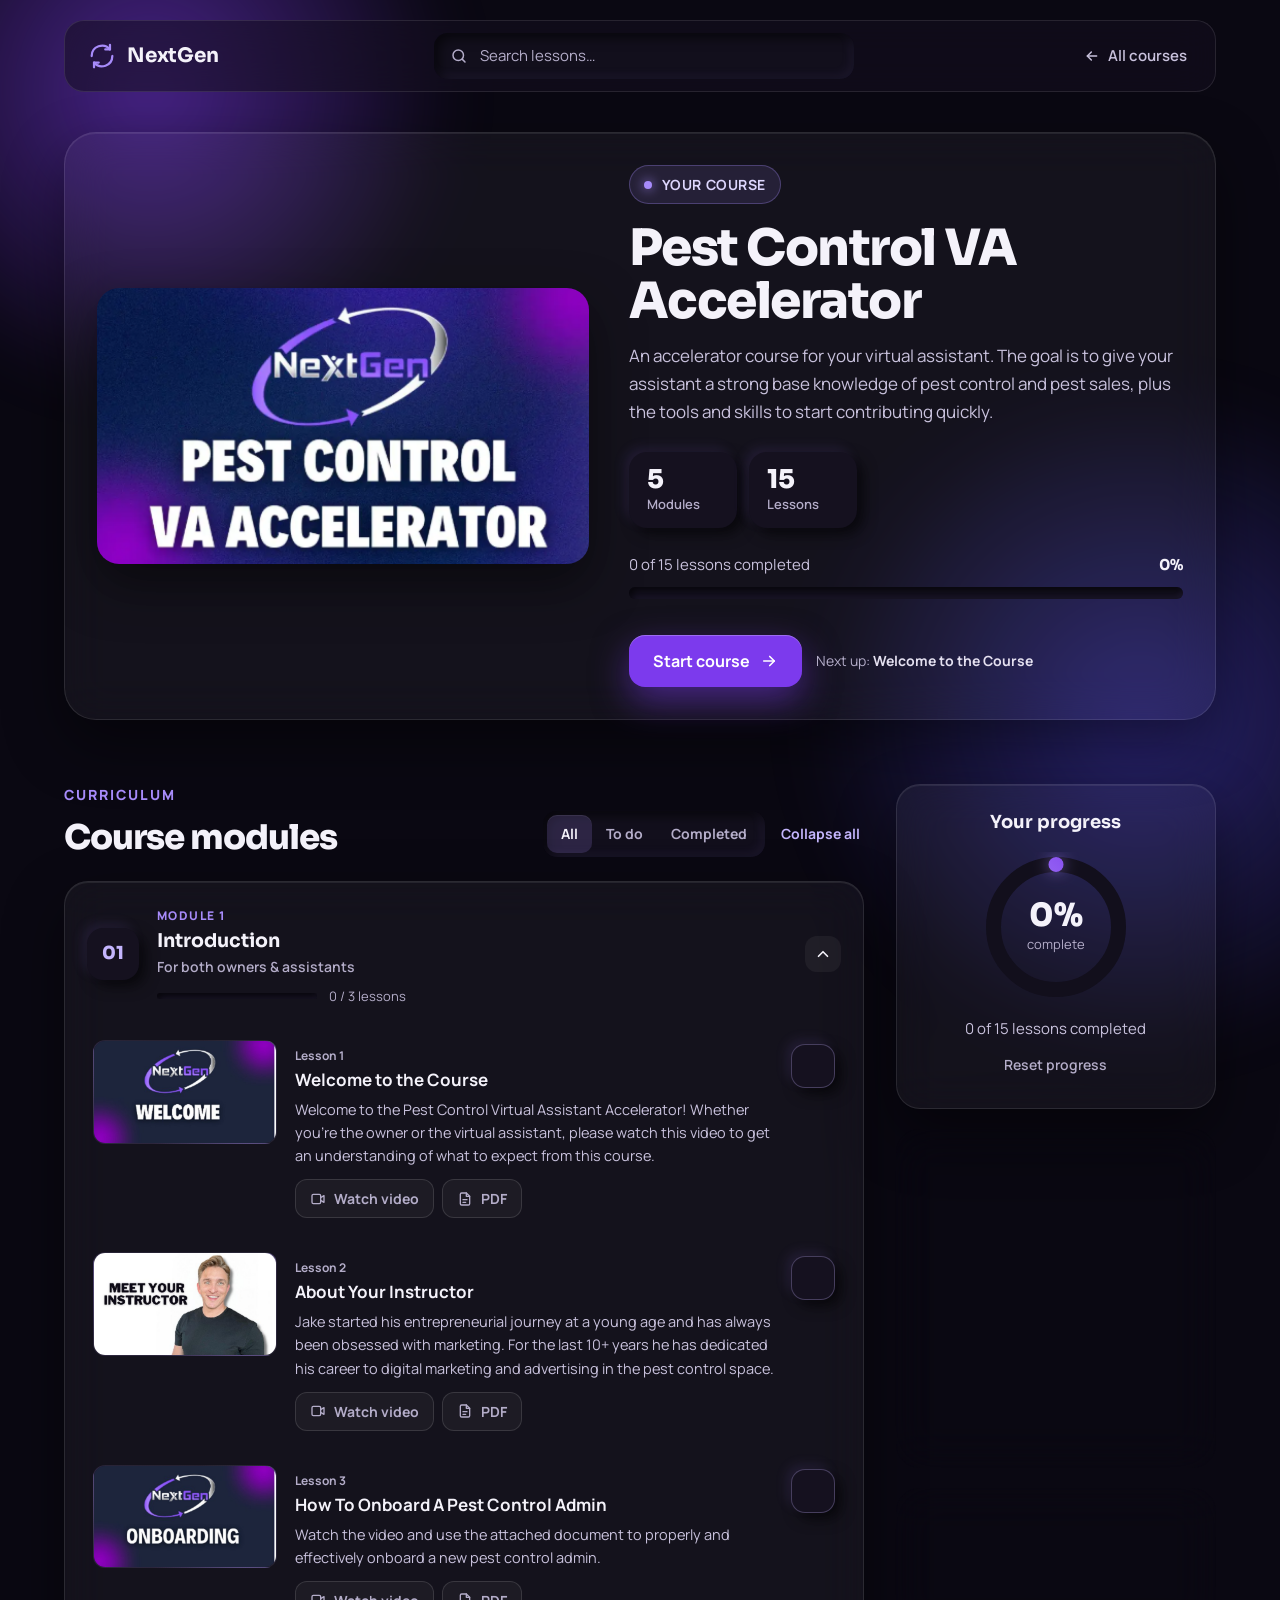
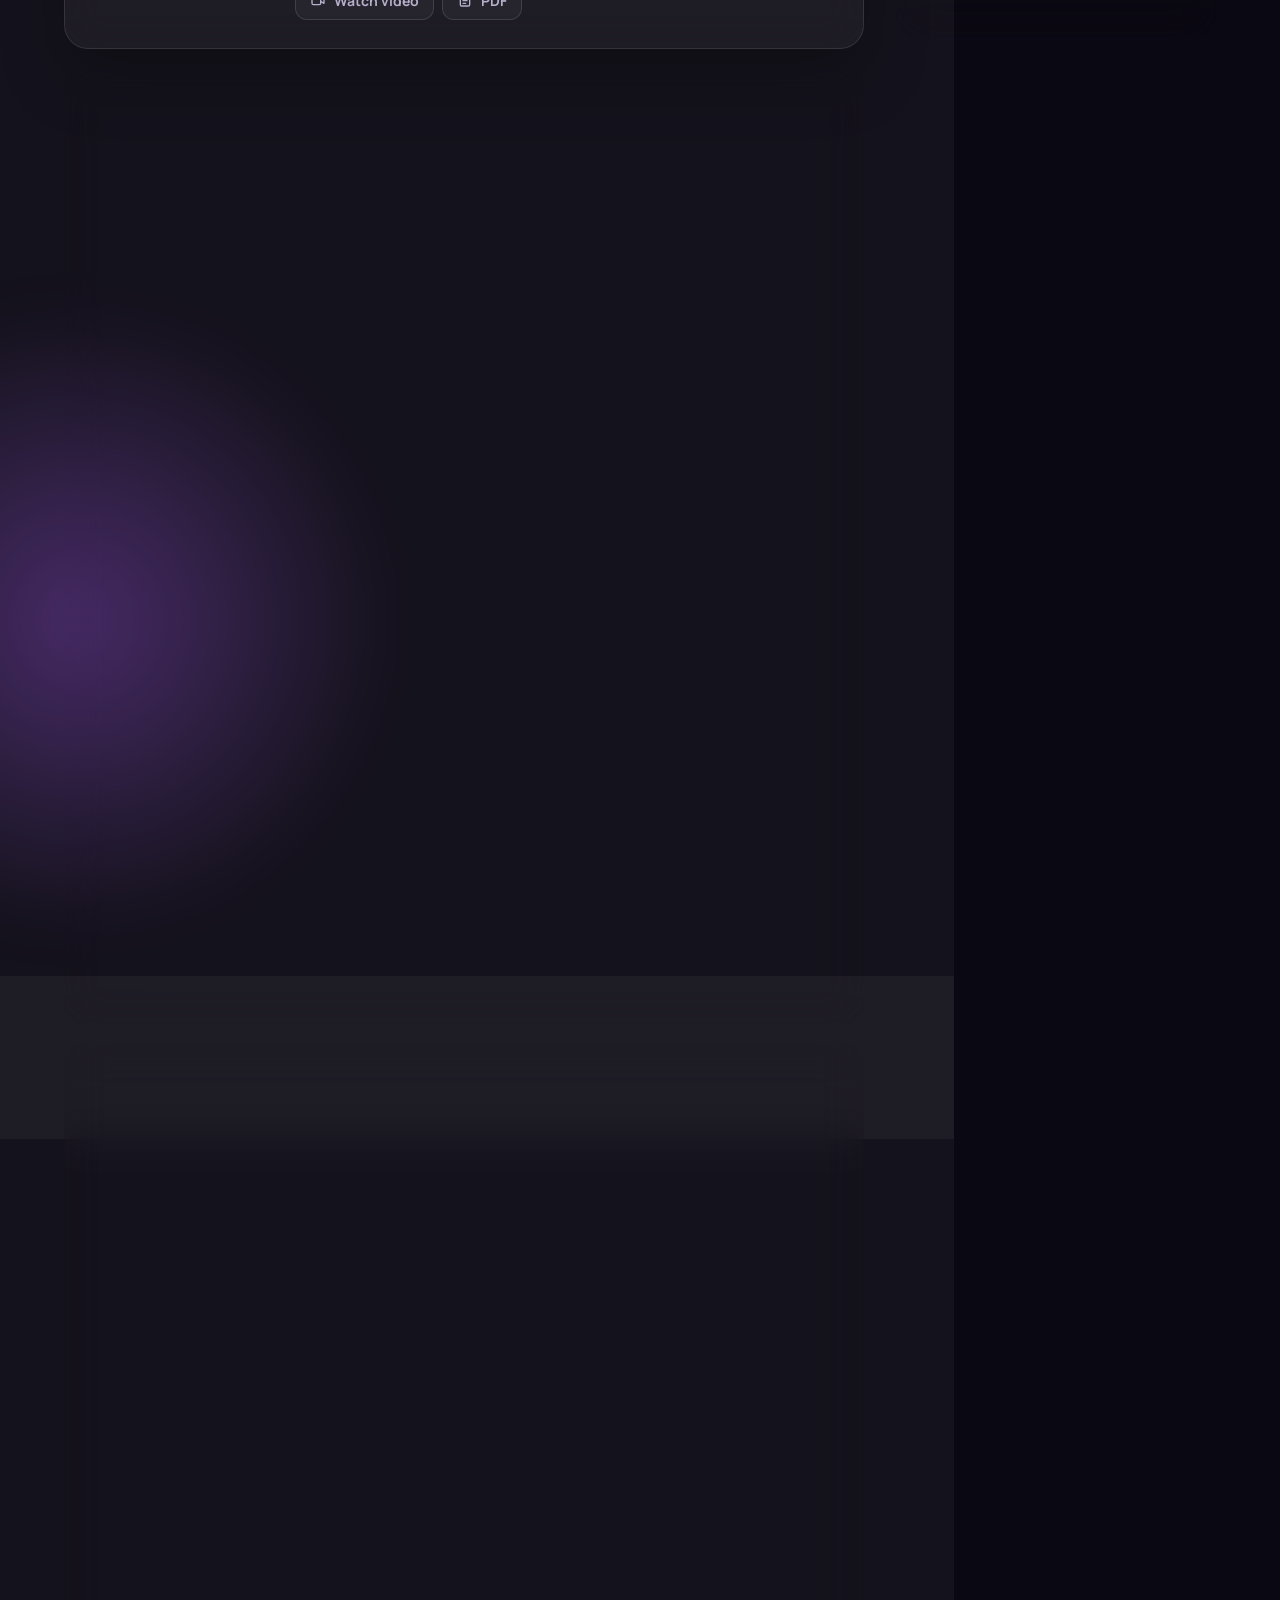
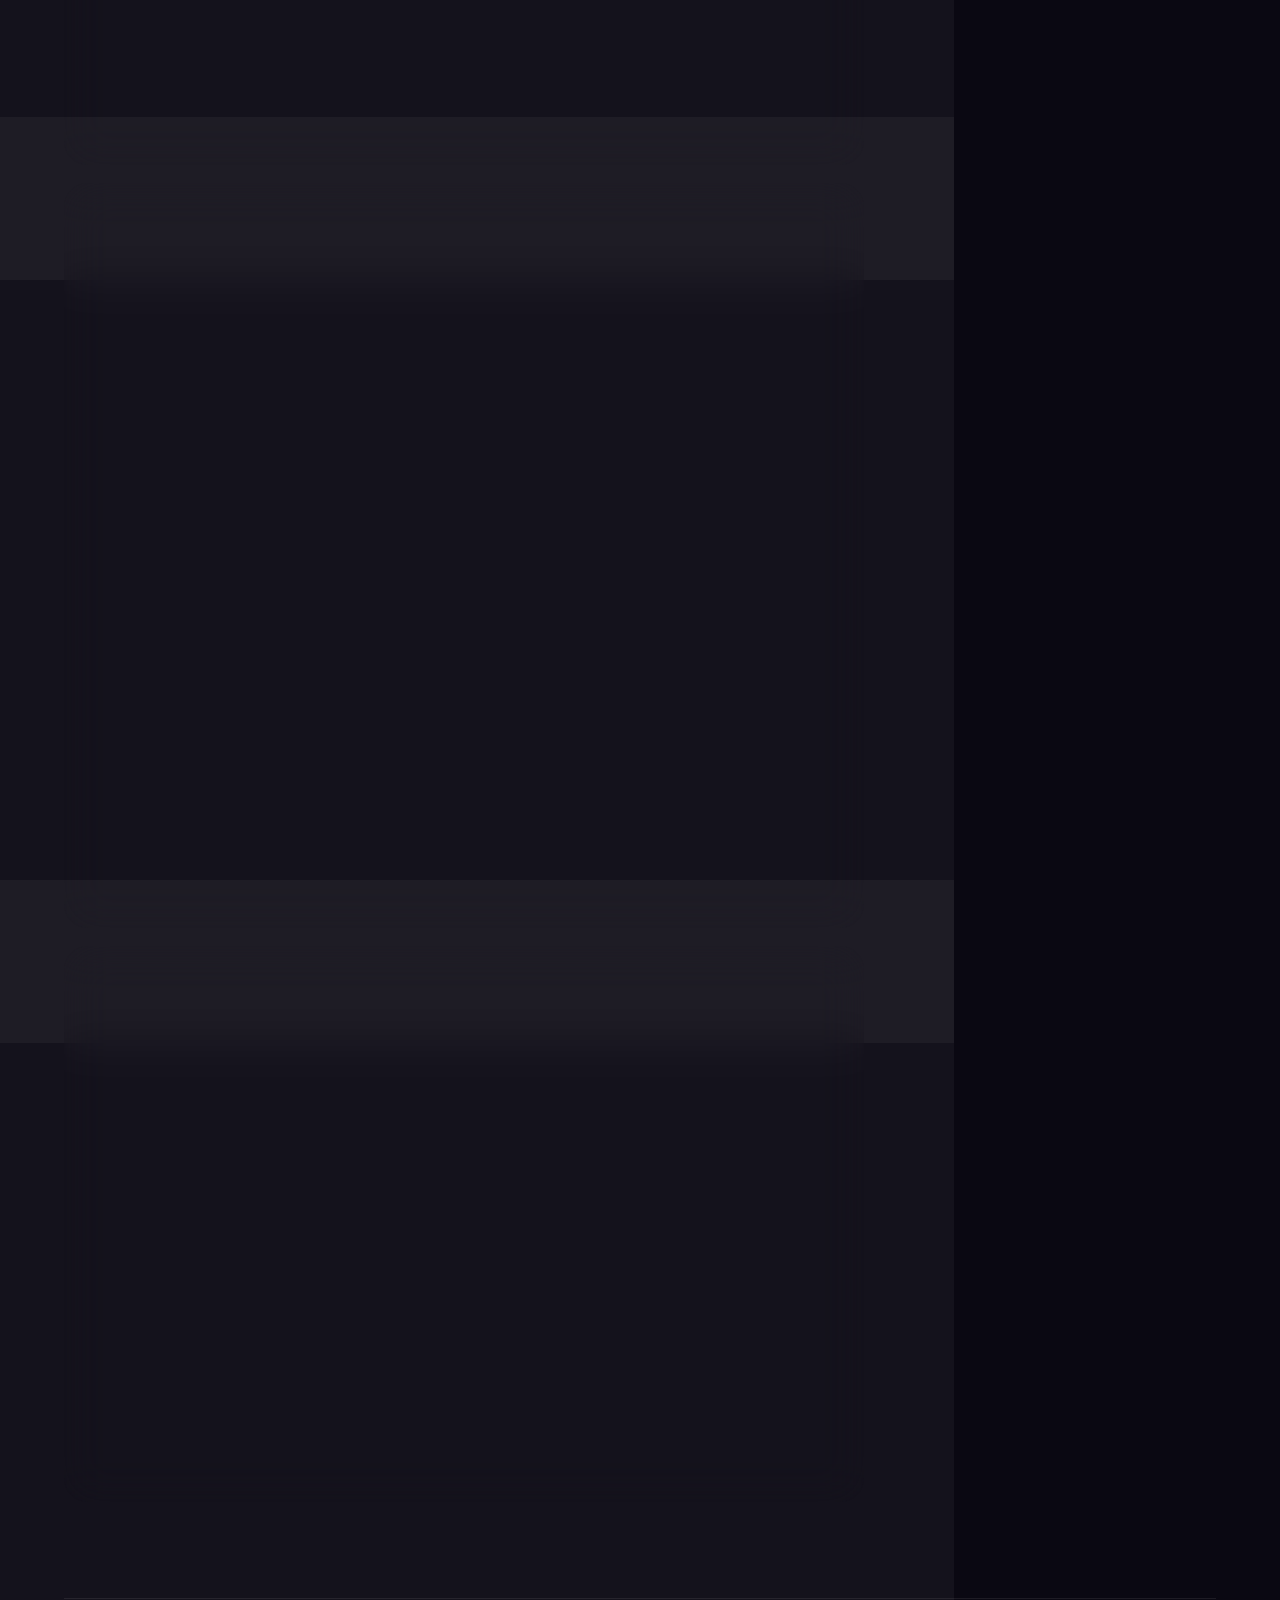
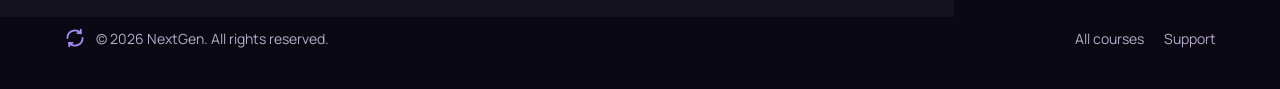
==== commit 13c960de: "Add files via upload" ====
--- a/course-pest-control.html
+++ b/course-pest-control.html
@@ -154,7 +154,7 @@
         </div>
 
         <div class="side-card glass instructor">
-          <h2 class="side-card__title">Your instructors</h2>
+          <h2 class="side-card__title">Your instructor</h2>
           <div class="instructor__row">
             <div class="avatar" id="instructorAvatar" aria-hidden="true"></div>
             <div>
--- a/course.css
+++ b/course.css
@@ -502,3 +502,84 @@
 }
 
 [hidden] { display: none !important; }
+
+/* =========================================================
+   Lesson layout v2 — thumbnail, description, Video / PDF buttons
+   ========================================================= */
+.lesson { align-items: flex-start; padding: 14px; }
+.lesson__main { flex: 1; min-width: 0; display: flex; align-items: flex-start; gap: 18px; }
+
+.lesson__thumb { display: block; flex-shrink: 0; border-radius: 12px; }
+.lesson__thumb .thumb { width: 184px; }
+.lesson__thumb:hover .thumb__play { opacity: 1; }
+.lesson__thumb .thumb img { object-fit: cover; }
+
+.lesson__text { flex: 1; min-width: 0; padding-top: 2px; }
+.lesson__title {
+  display: block;
+  margin-top: 2px;
+  font-size: 17px;
+  font-weight: 700;
+  line-height: 1.4;
+  color: var(--text);
+  text-decoration: none;
+}
+a.lesson__title:hover { color: var(--accent-light); }
+.lesson__desc {
+  margin: 6px 0 0;
+  font-size: 14.5px;
+  line-height: 1.6;
+  color: var(--muted);
+  display: -webkit-box;
+  -webkit-line-clamp: 3;
+  -webkit-box-orient: vertical;
+  overflow: hidden;
+}
+
+.lesson__actions { display: flex; flex-wrap: wrap; gap: 8px; margin-top: 12px; }
+.res-btn {
+  display: inline-flex;
+  align-items: center;
+  gap: 8px;
+  min-height: 38px;
+  padding: 8px 14px;
+  border-radius: 12px;
+  background: rgba(124,58,237,.18);
+  border: 1px solid rgba(167,139,250,.35);
+  color: #EDE9FE;
+  font-size: 14px;
+  font-weight: 700;
+  text-decoration: none;
+  transition: background .2s ease, transform .2s ease;
+}
+.res-btn svg { width: 16px; height: 16px; }
+.res-btn:hover { background: rgba(124,58,237,.32); color: #fff; transform: translateY(-1px); }
+.res-btn.is-missing { background: rgba(255,255,255,.04); border-color: rgba(255,255,255,.12); color: var(--muted-2); }
+.res-btn.is-missing:hover { background: rgba(255,255,255,.07); color: var(--muted); transform: none; }
+
+.lesson .check { margin-top: 4px; }
+.lesson.is-done .lesson__title { color: var(--muted-2); }
+
+.module__tag {
+  display: inline-block;
+  margin-left: 8px;
+  padding: 2px 8px;
+  border-radius: 999px;
+  background: rgba(251,191,36,.12);
+  border: 1px solid rgba(251,191,36,.35);
+  color: #FCD34D;
+  font-size: 11px;
+  letter-spacing: .08em;
+  vertical-align: 1px;
+}
+.module__subtitle { display: block; margin-top: 2px; font-size: 14px; color: var(--muted-2); font-weight: 600; }
+
+@media (max-width: 760px) {
+  .lesson { padding: 12px 6px; }
+  .lesson__main { flex-direction: column; gap: 12px; }
+  .lesson__thumb .thumb { width: 100%; max-width: 320px; font-size: 11px; }
+  .lesson__title { font-size: 16px; }
+}
+@media (max-width: 420px) {
+  .lesson__thumb { display: none; }
+}
